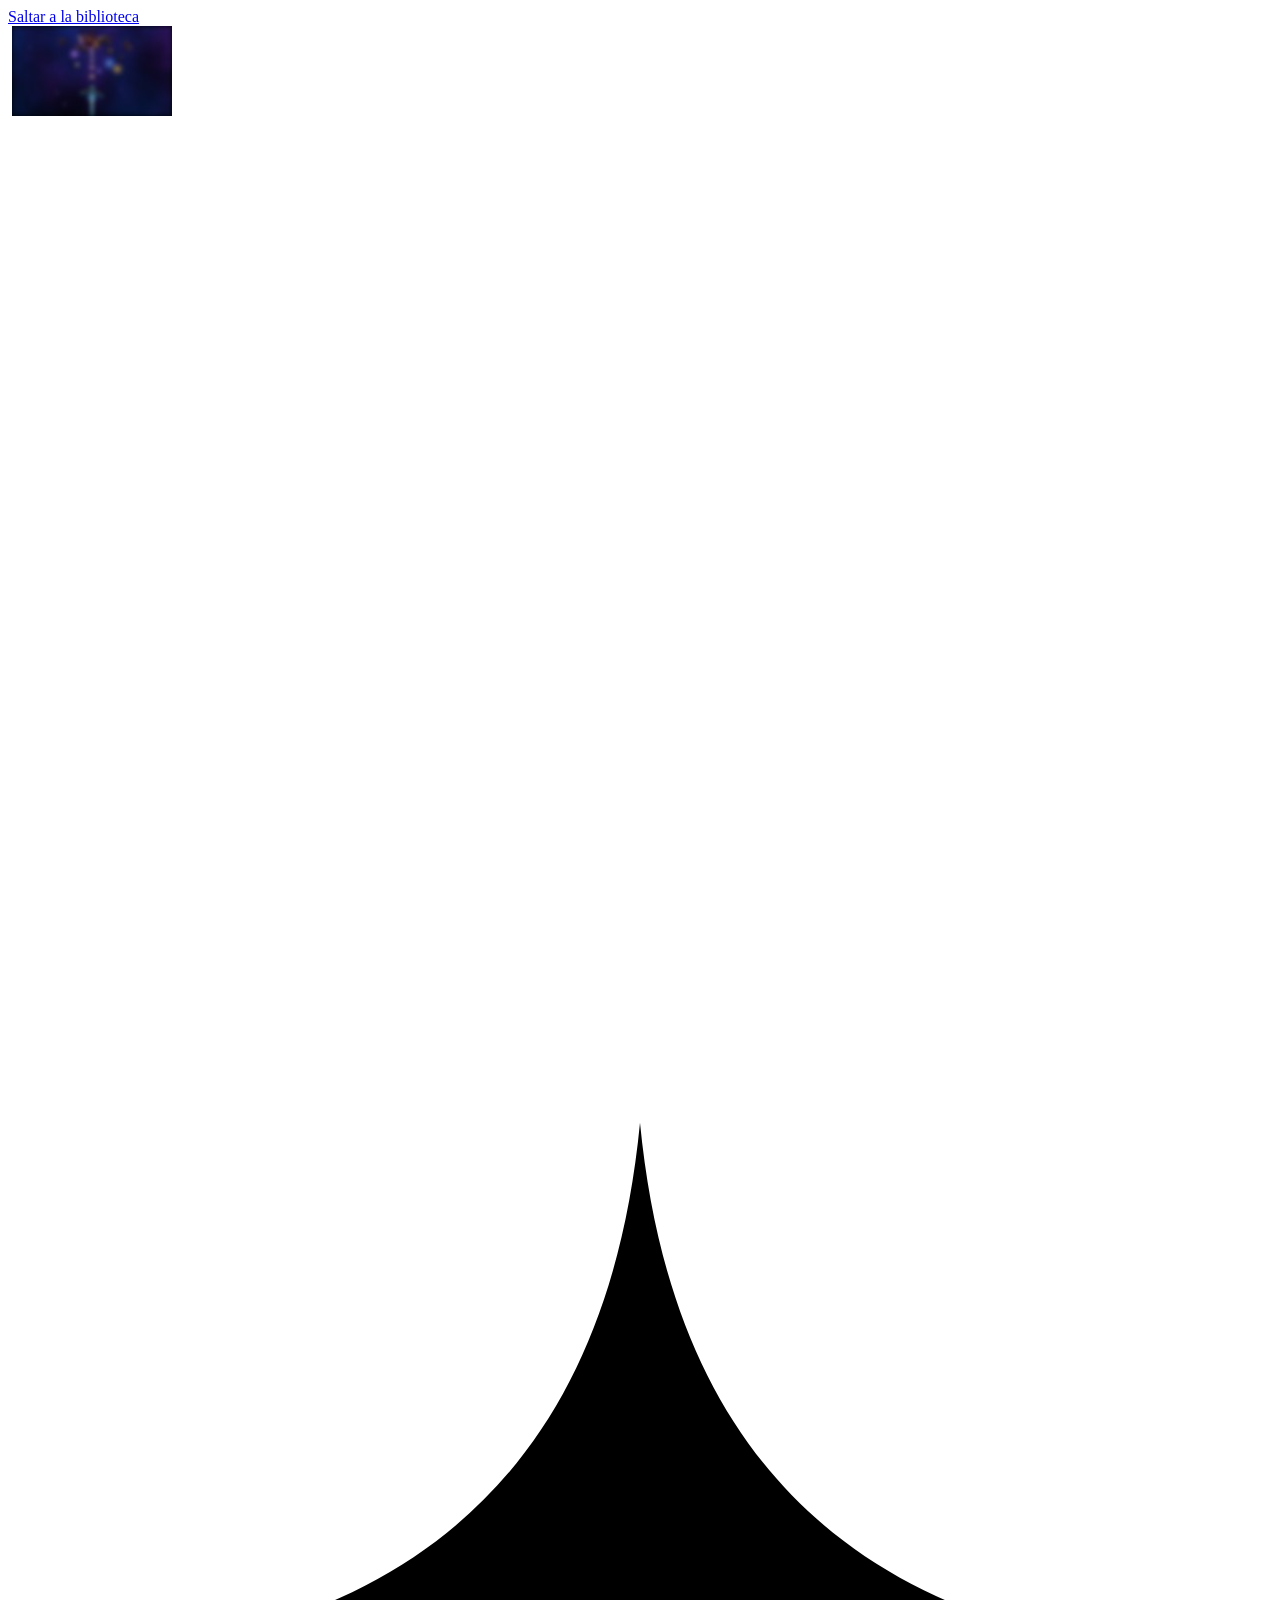
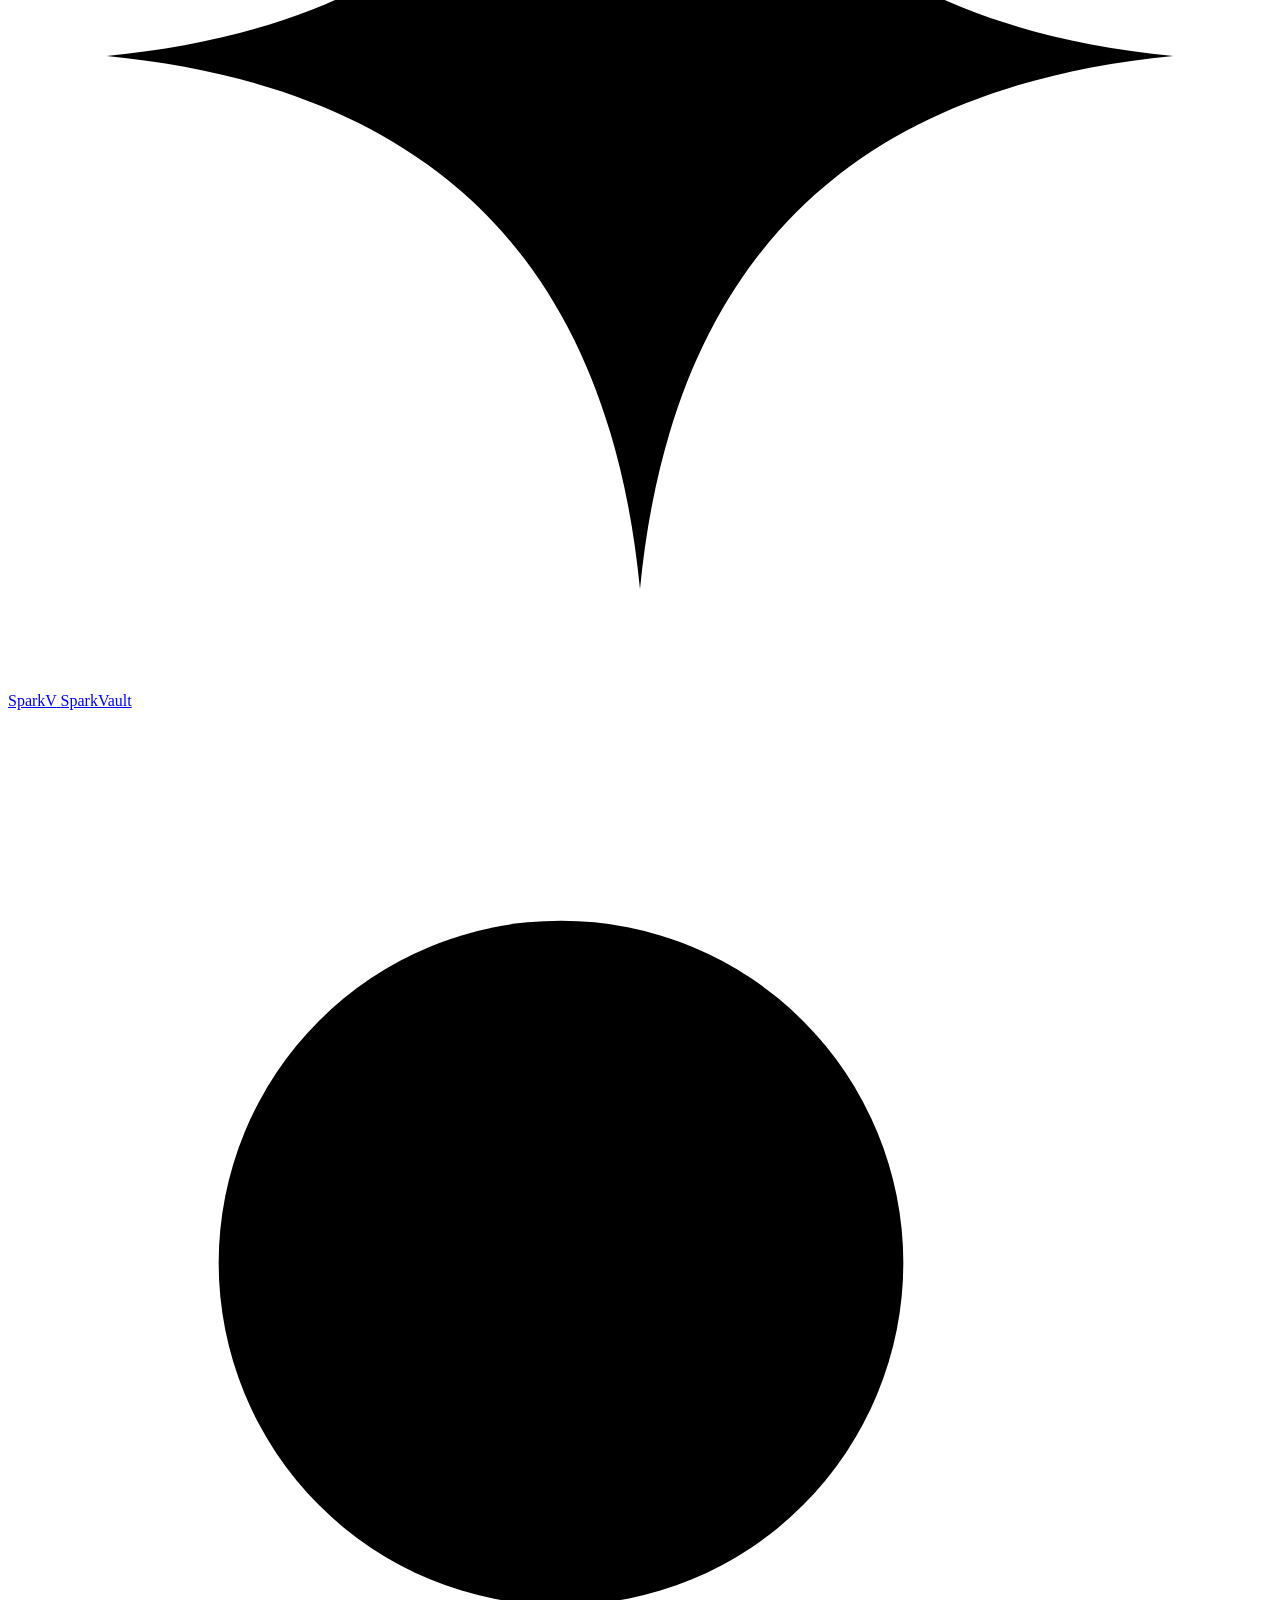
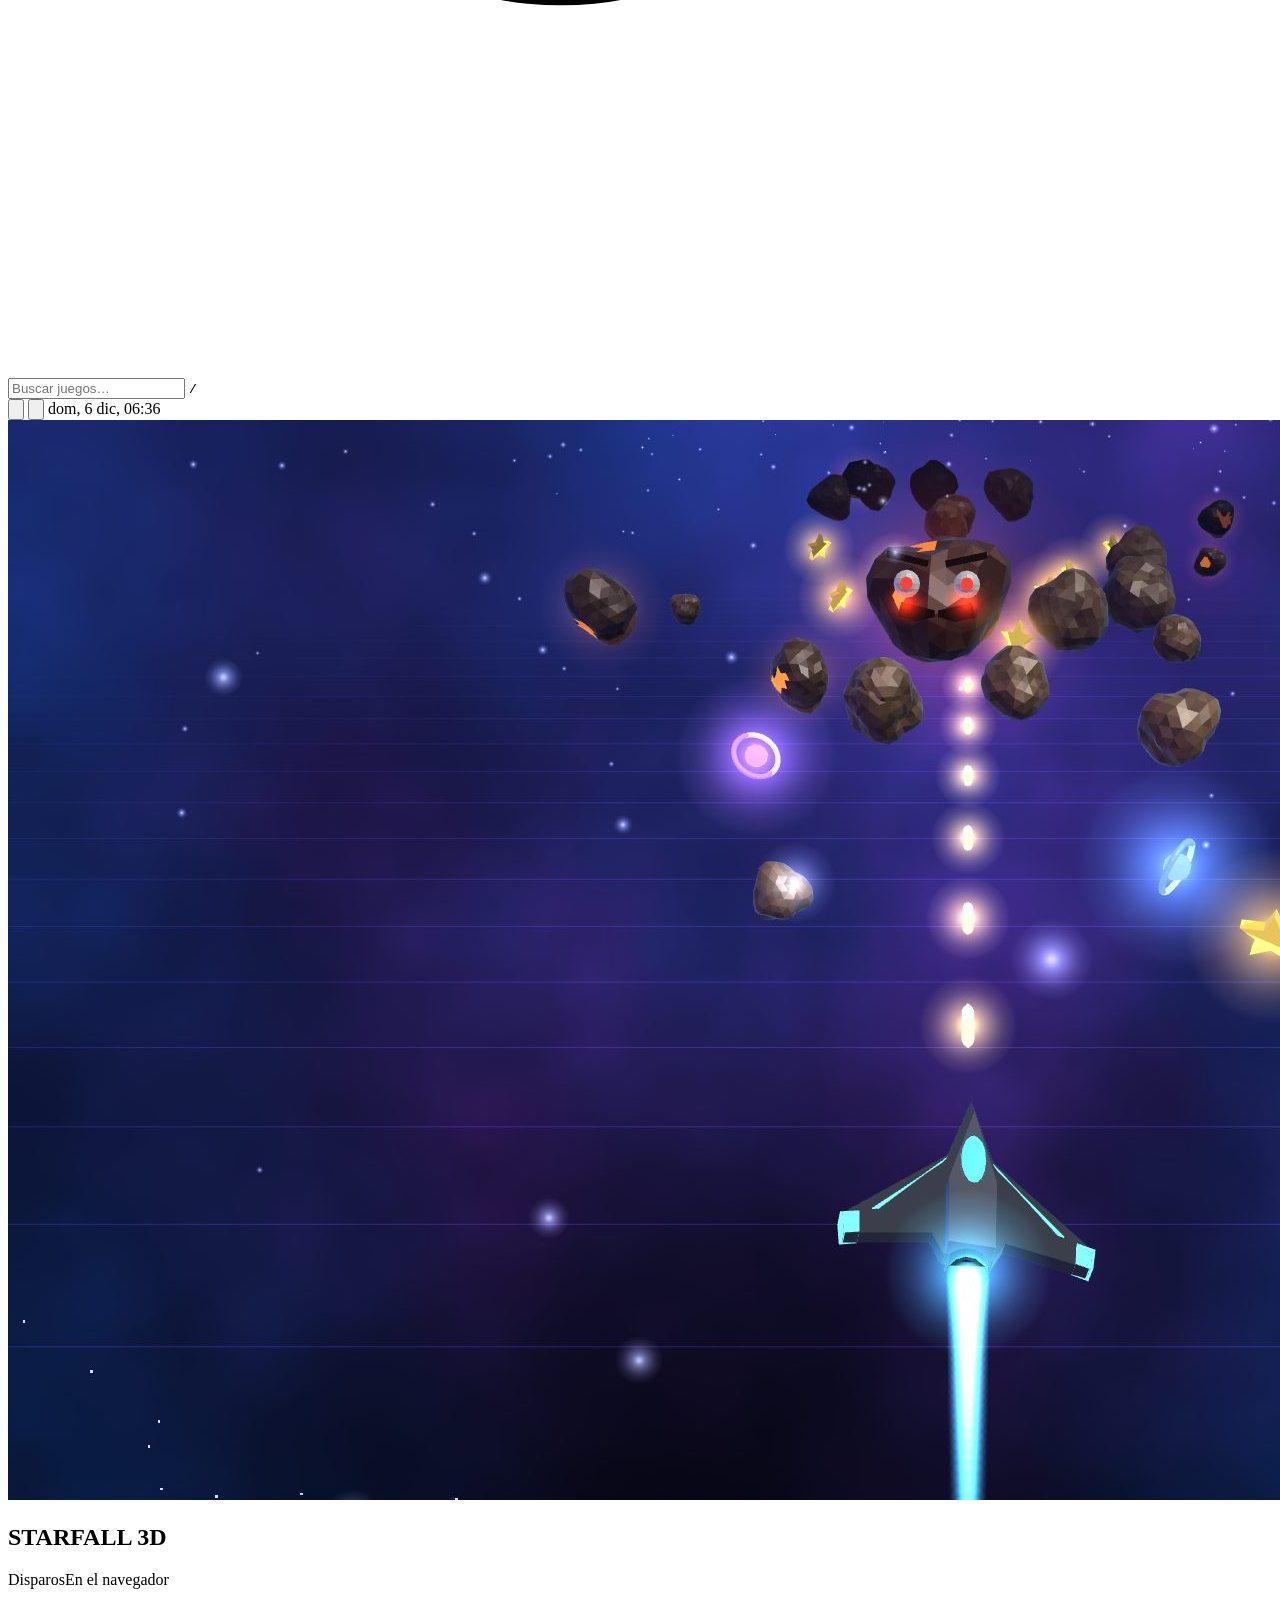
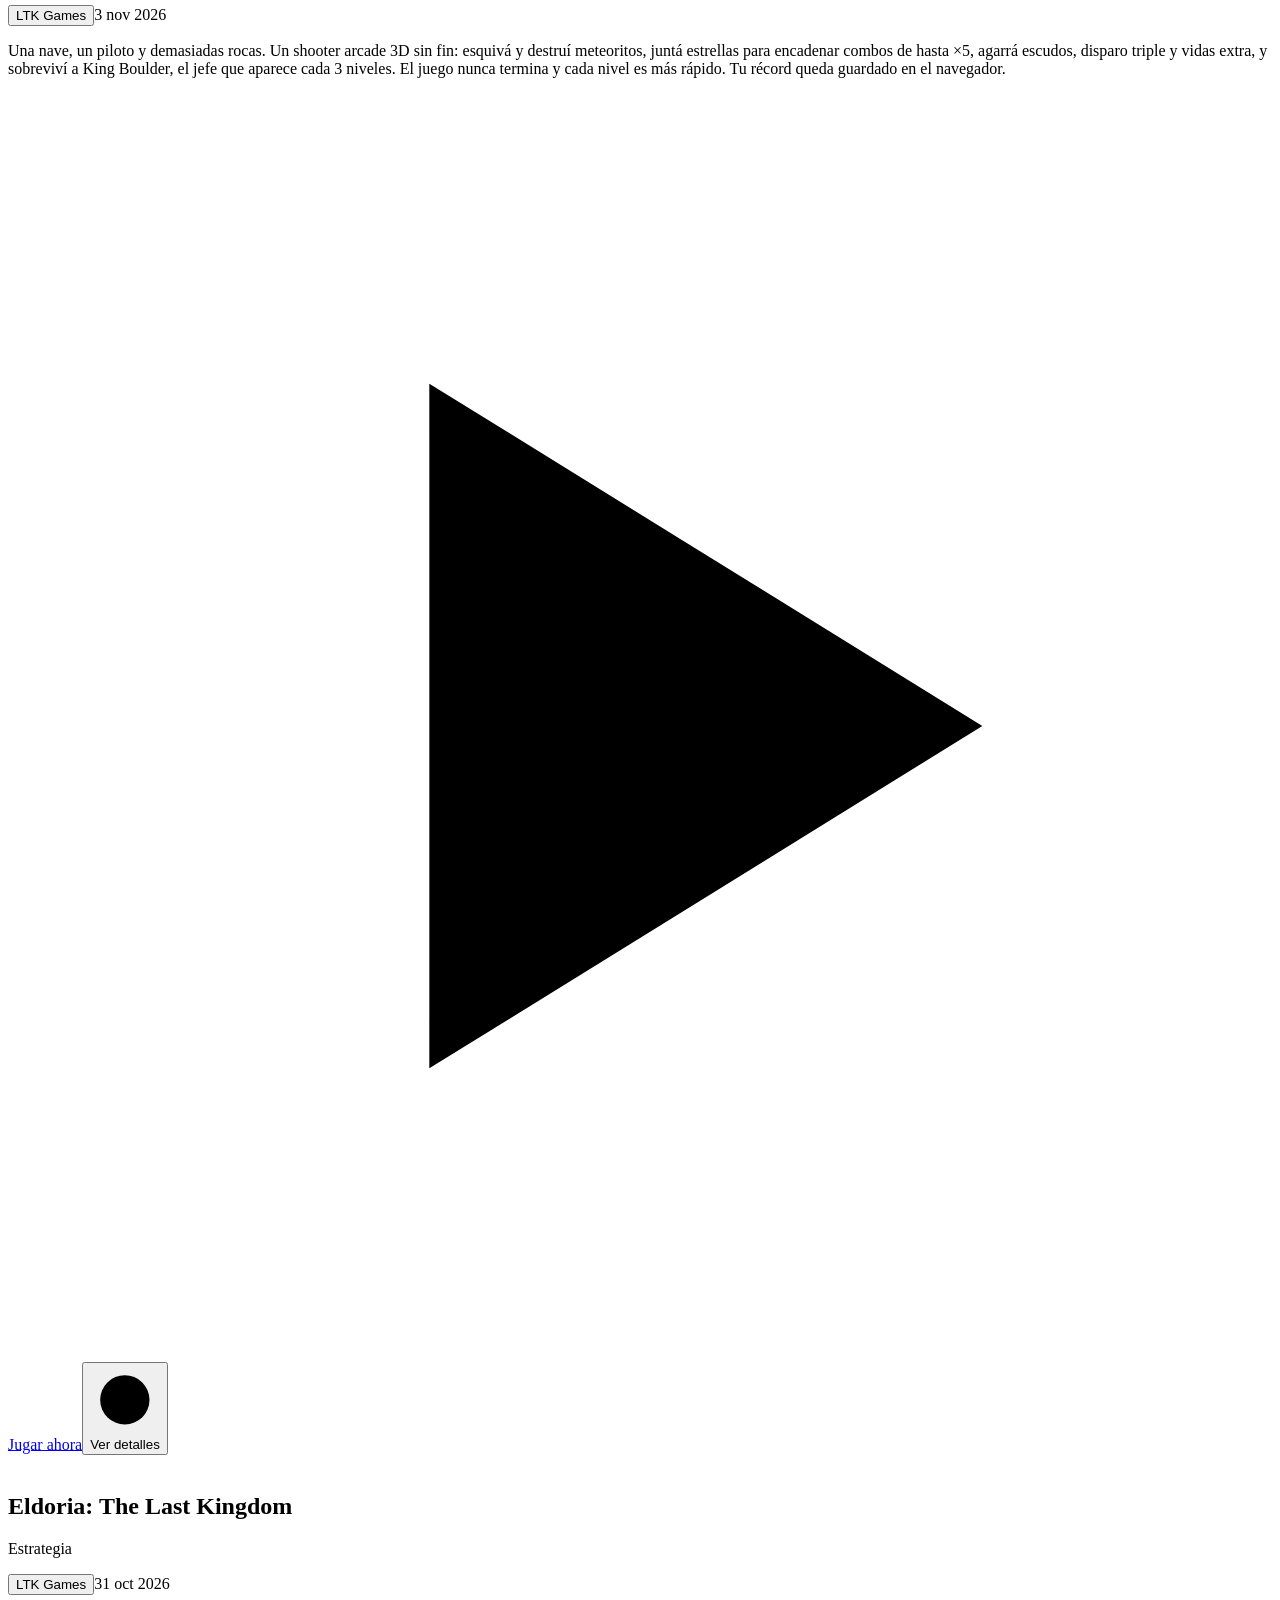
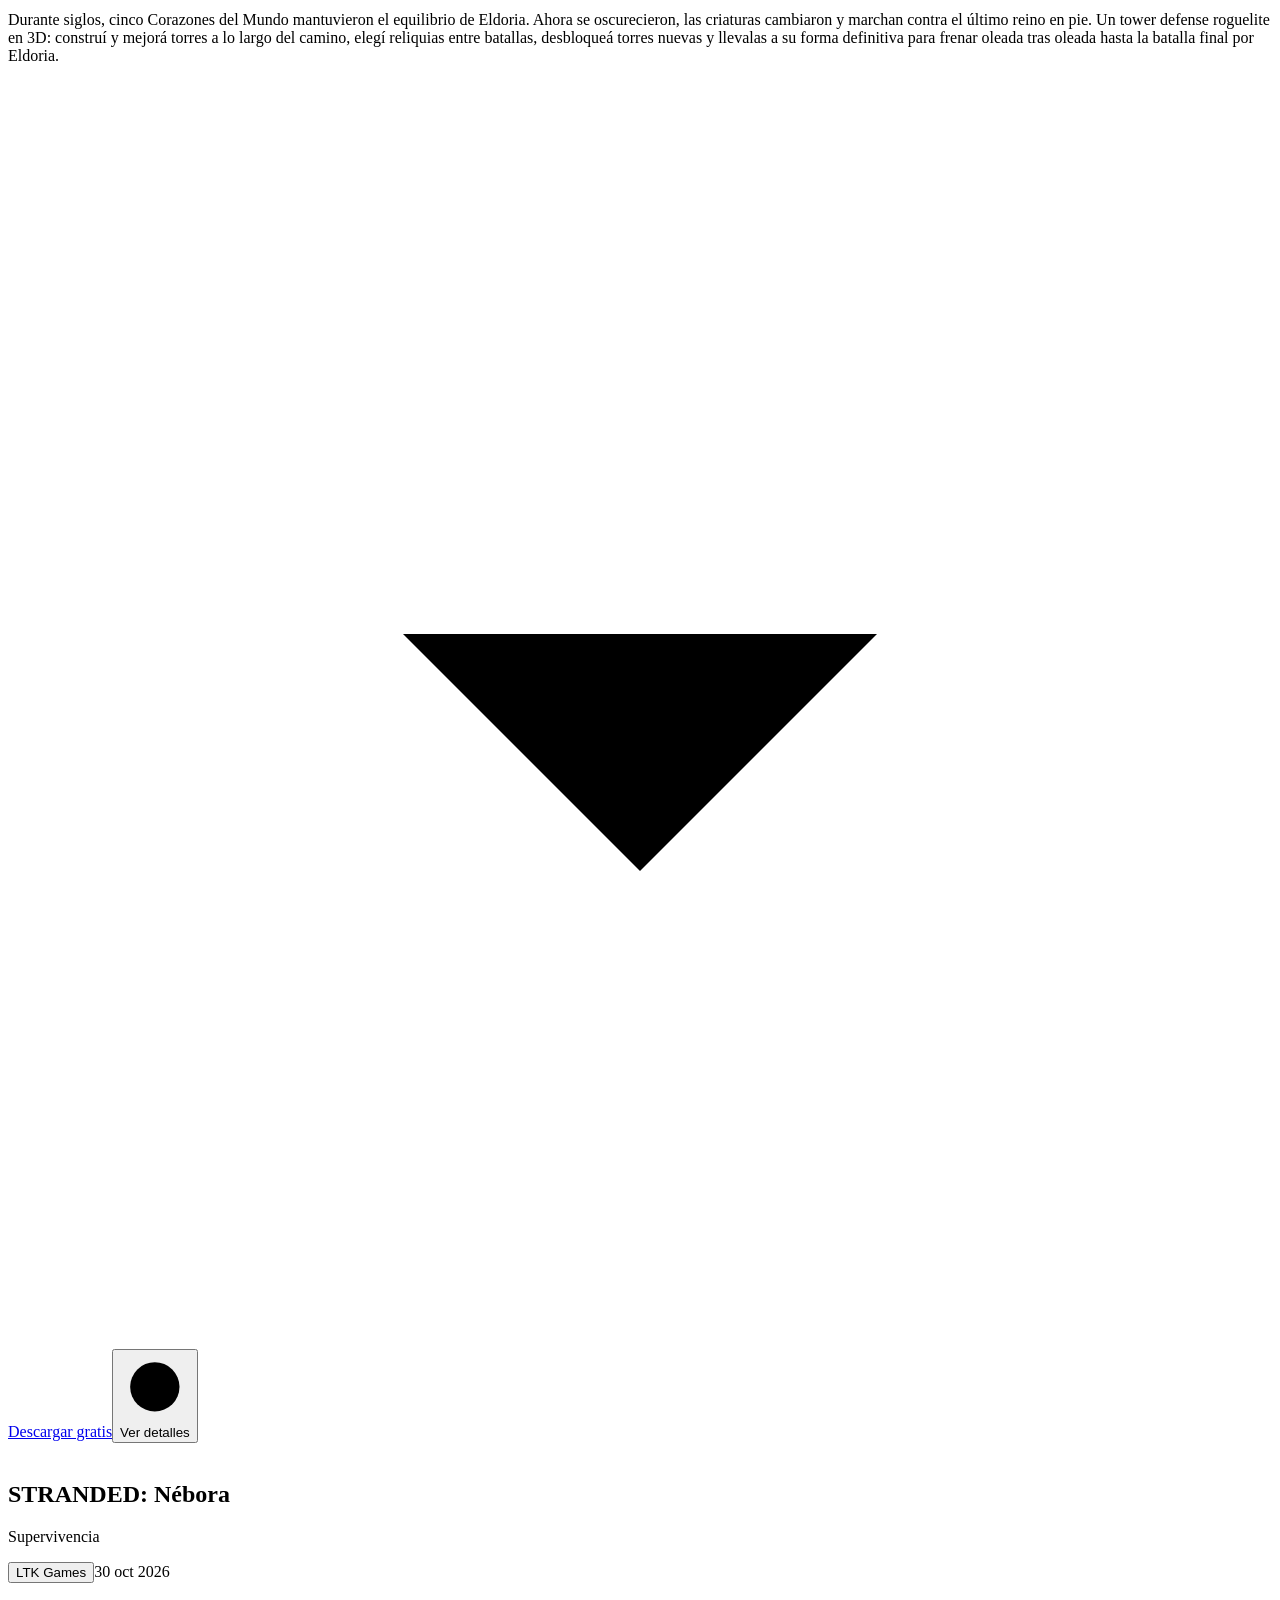
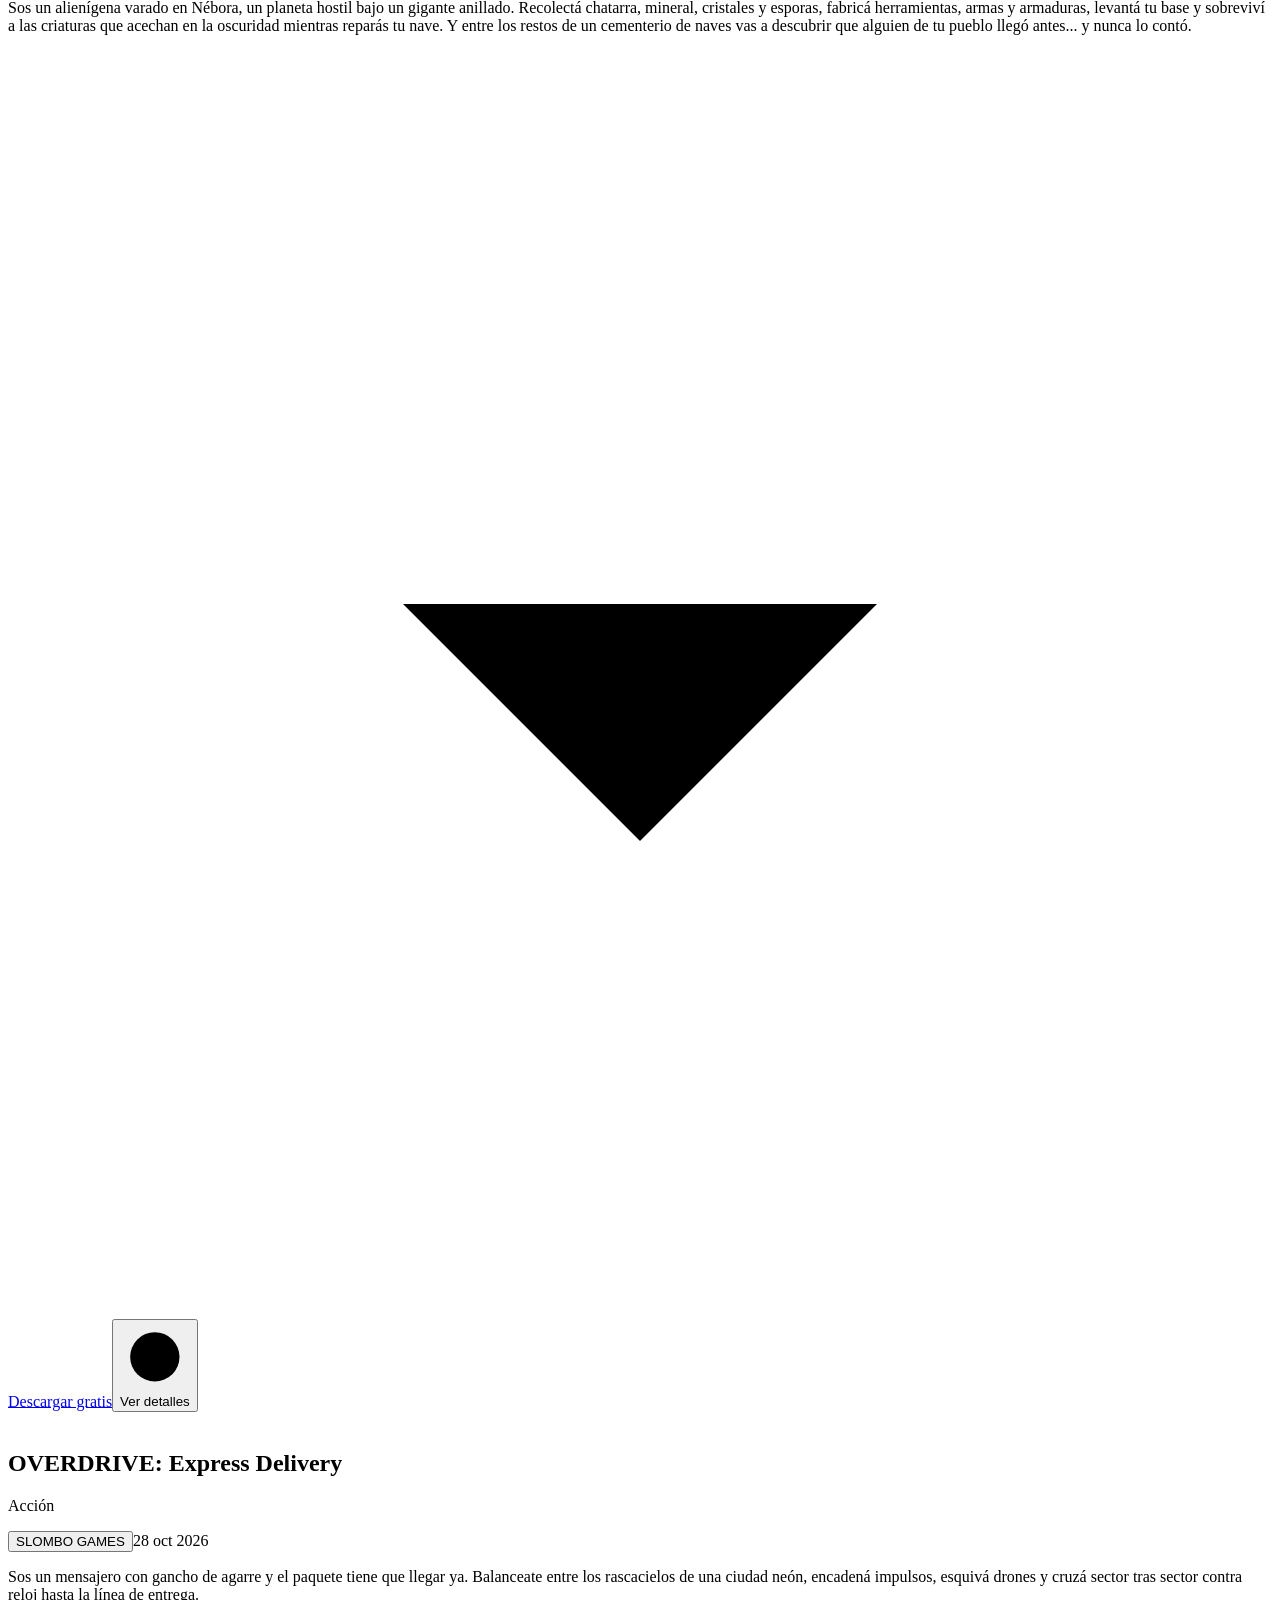
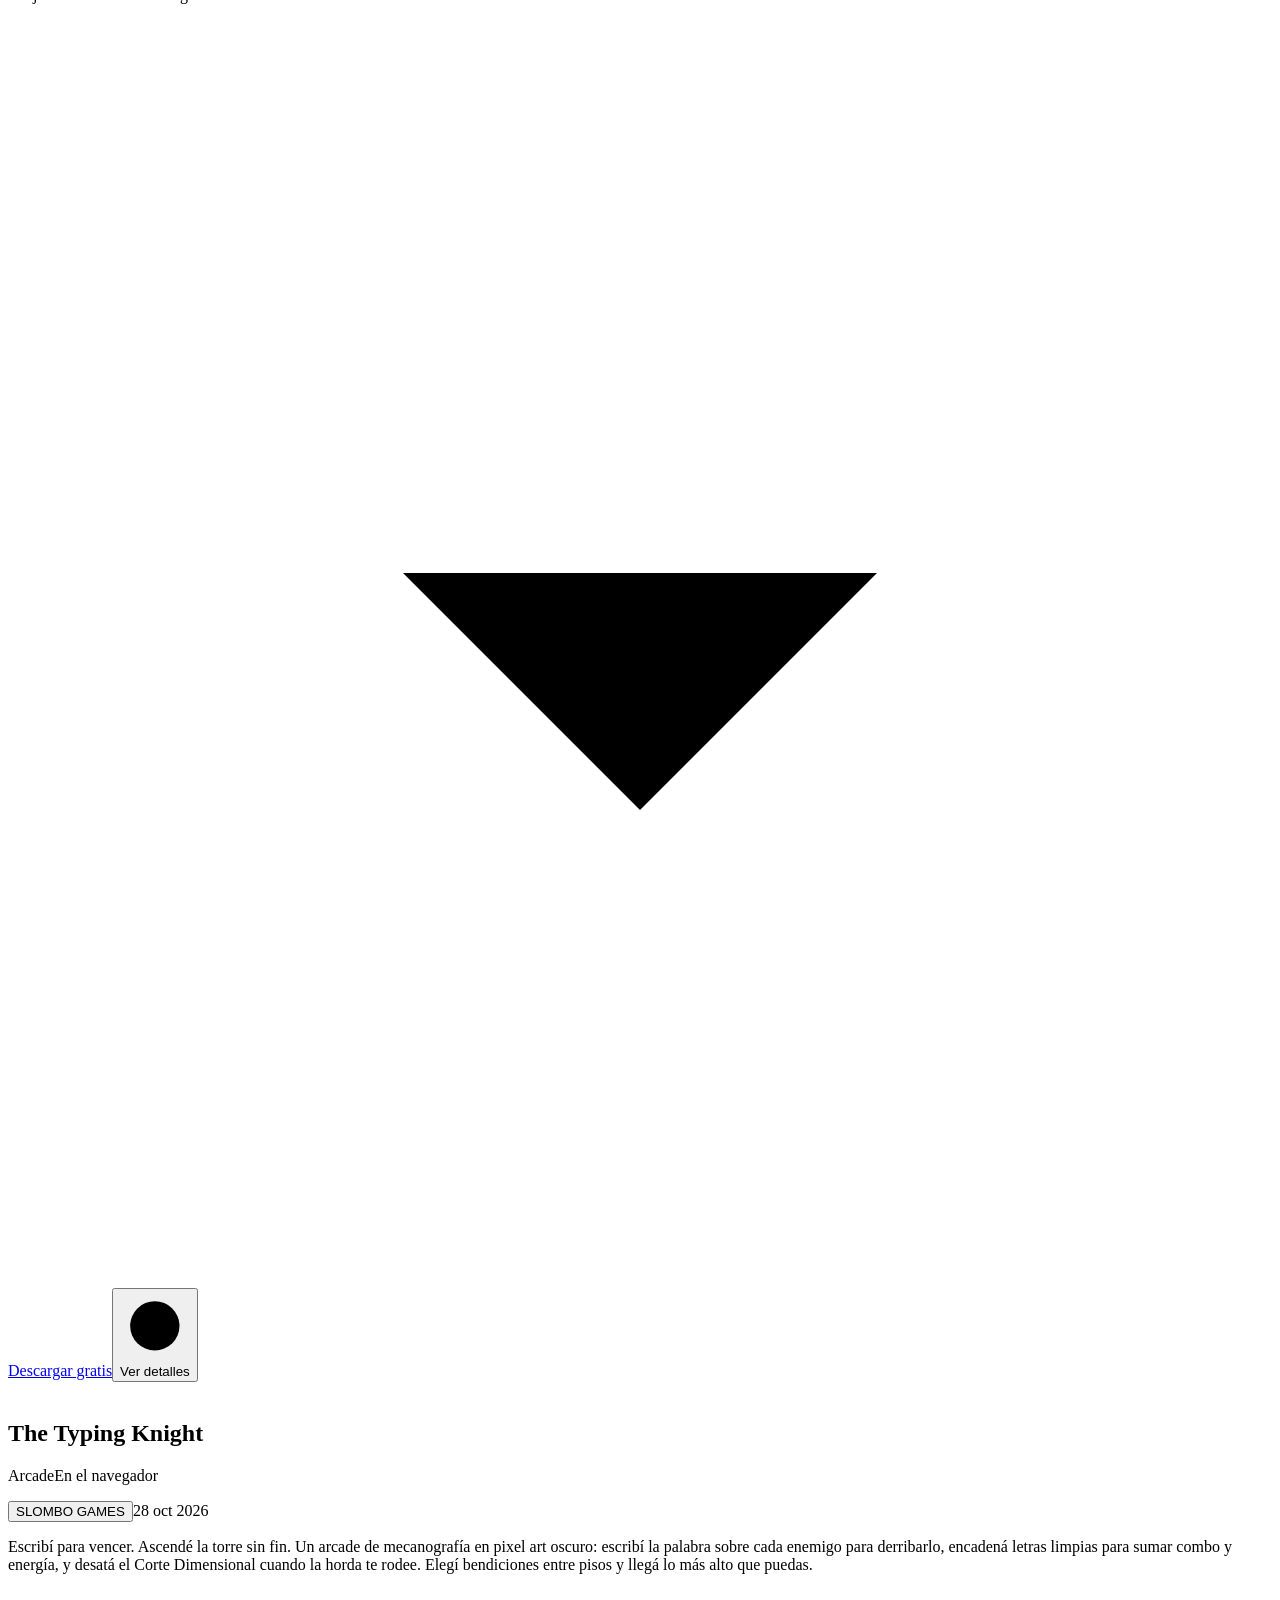
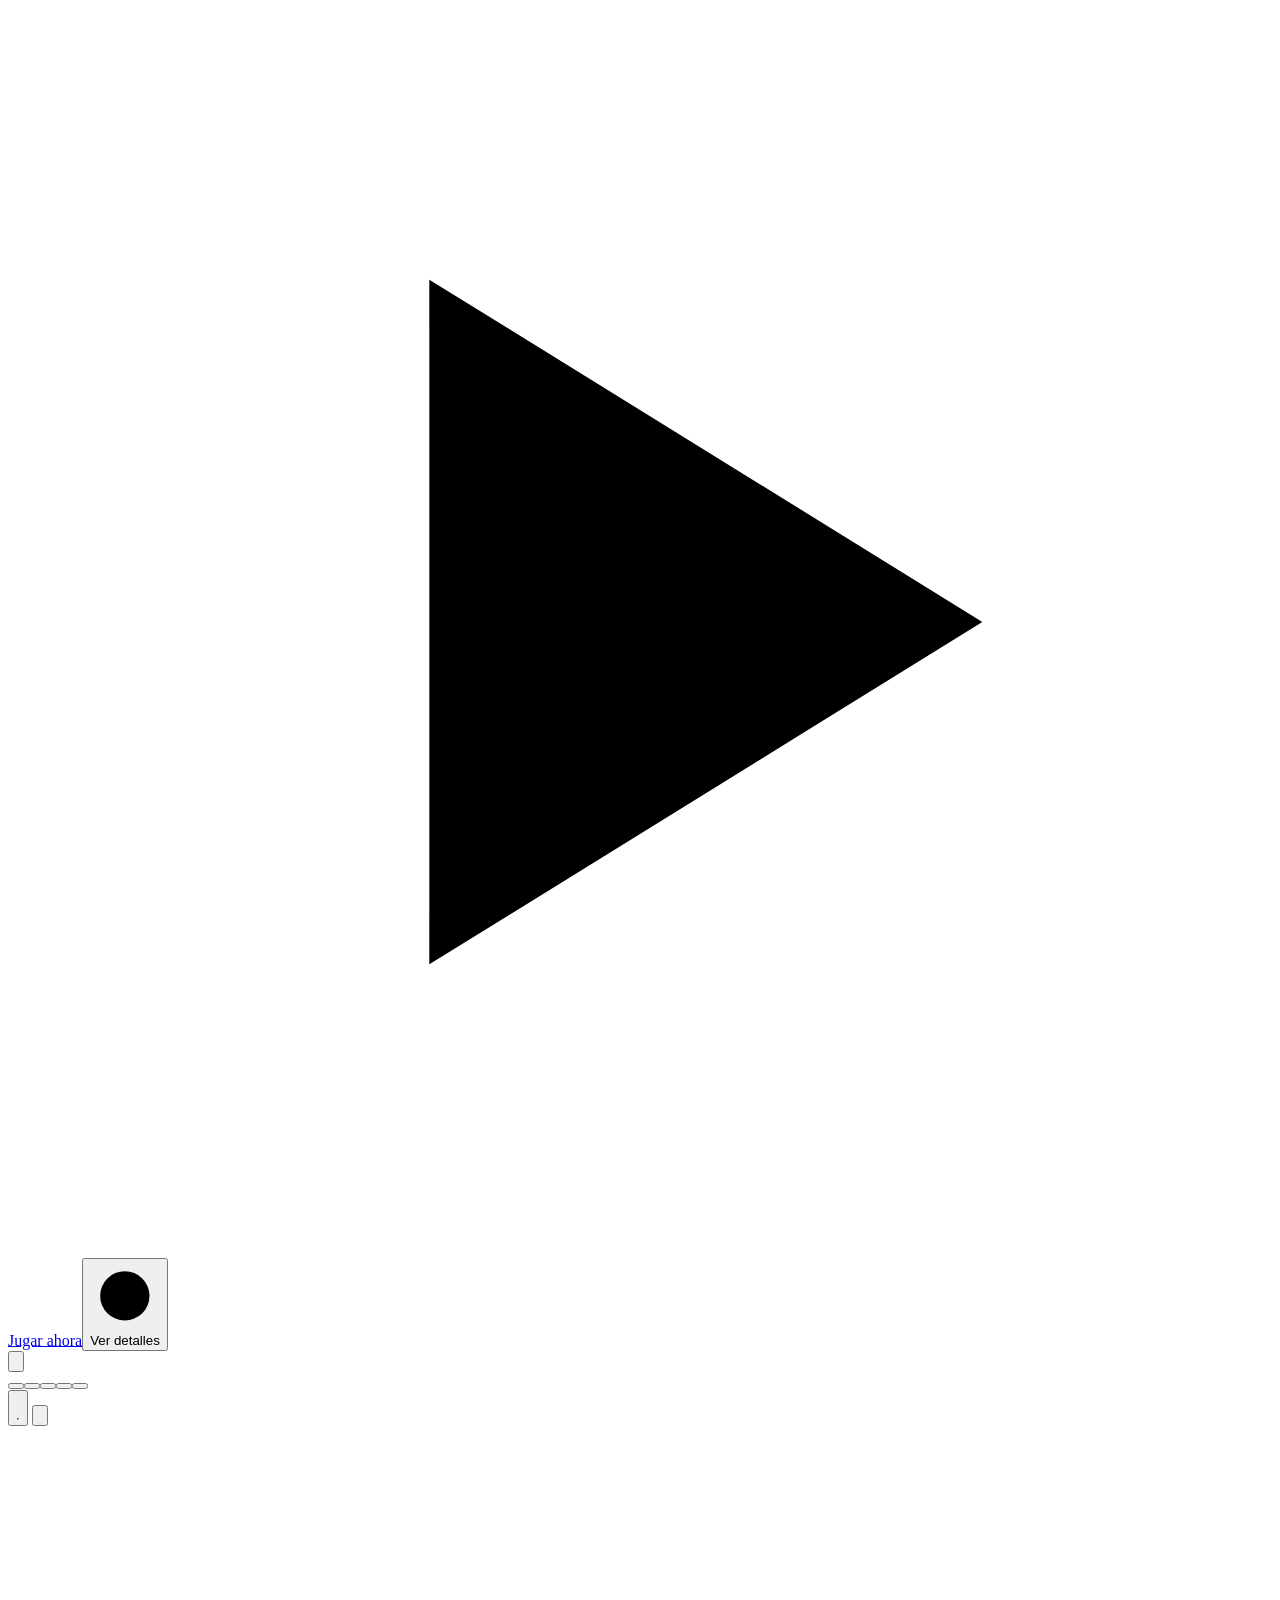
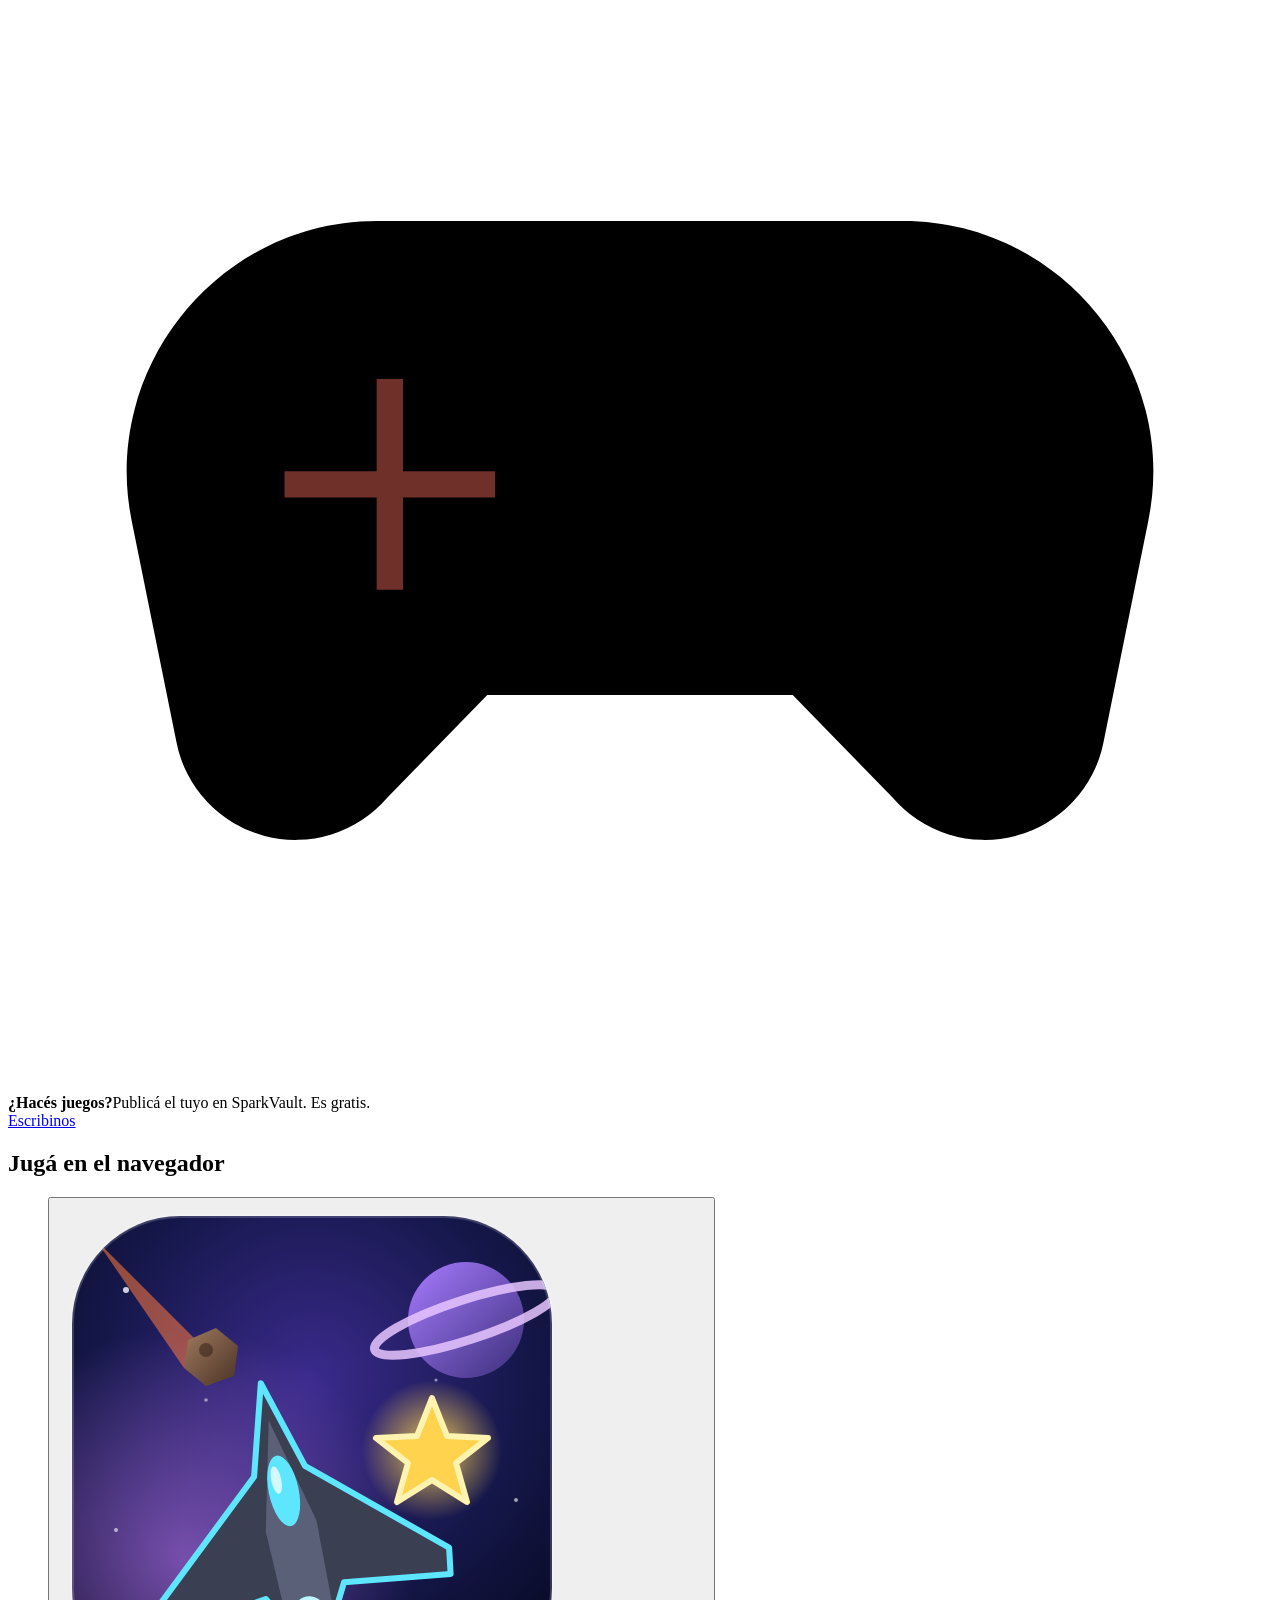
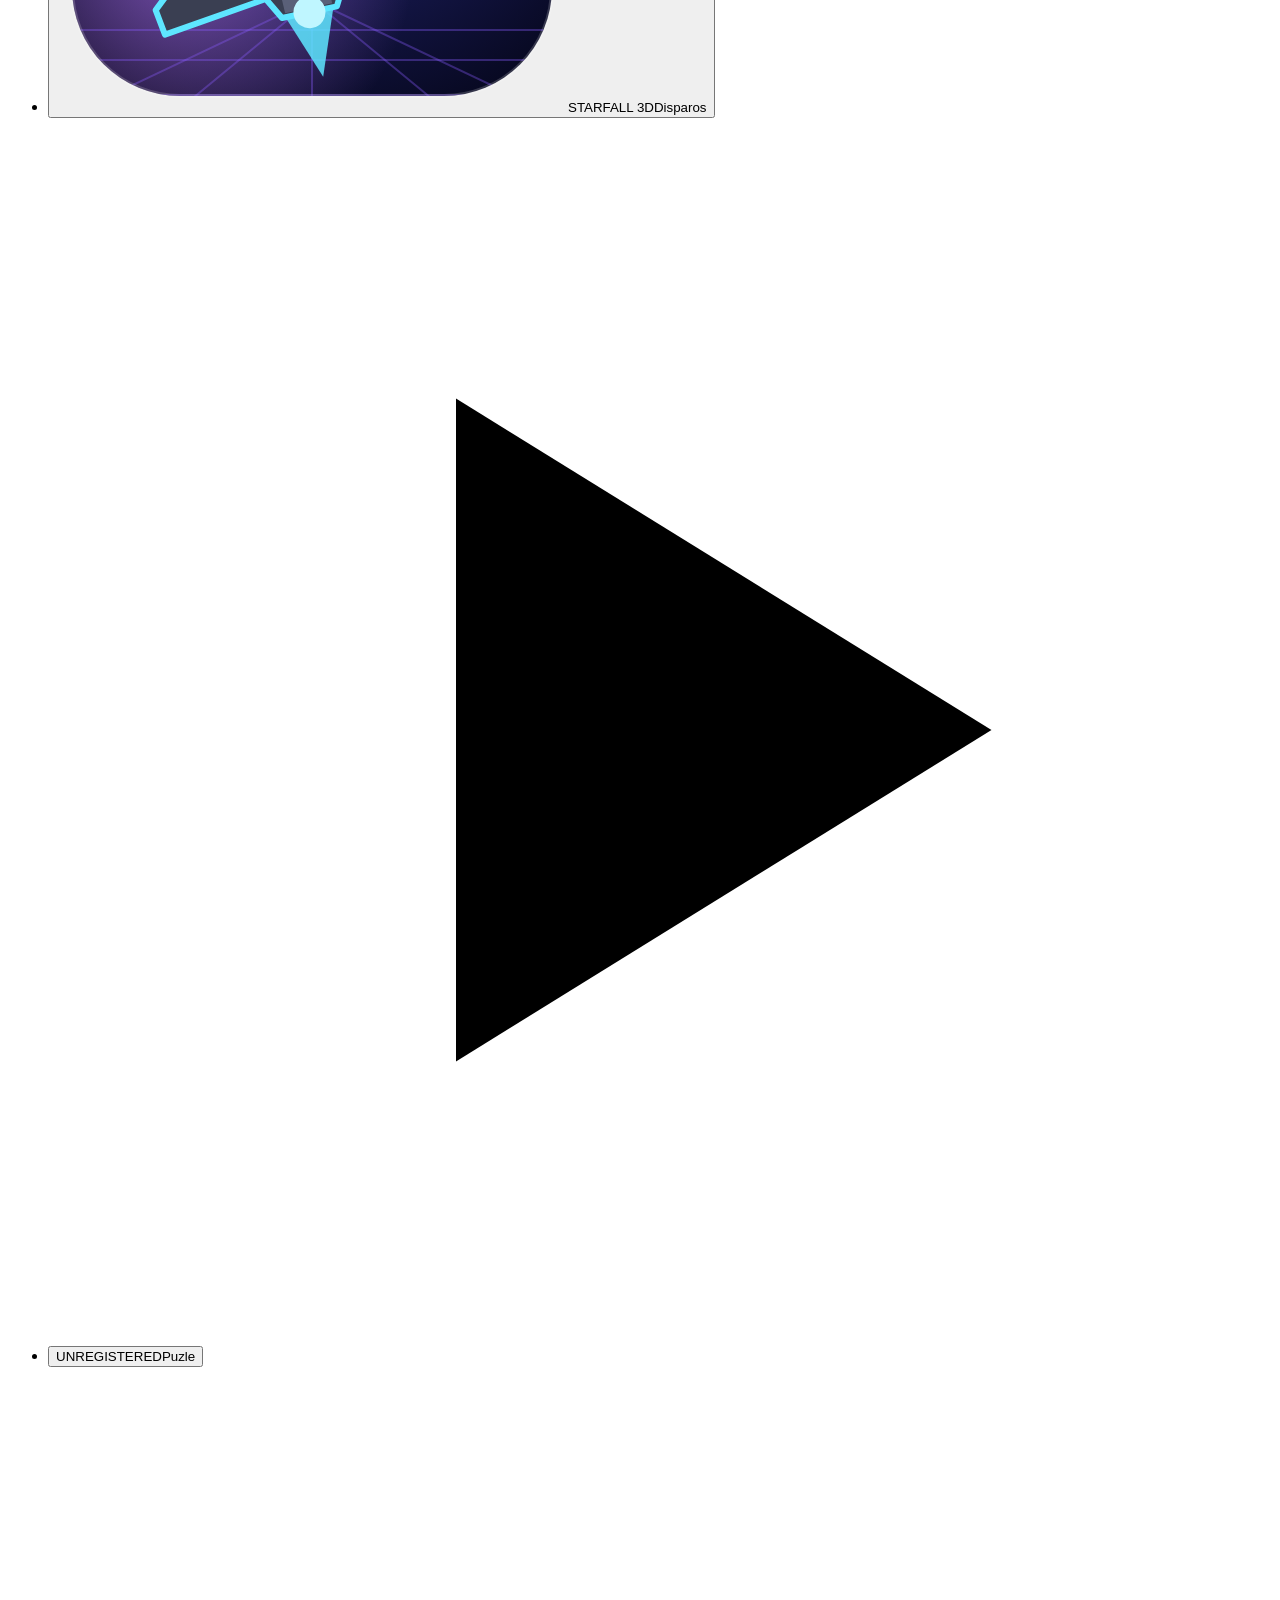
==== juego/bossrush-eclipse/index.html @ 1d40930b "Give each game its own shareable, indexable page build-pages.mjs generates juego/<id>/ from games.js" ====
<!doctype html>
<html lang="es">
<head>
  <meta charset="utf-8">
  <meta name="viewport" content="width=device-width, initial-scale=1, viewport-fit=cover">
  <!-- seo:start: generated by build-pages.mjs from games.json; edit index.html, not this file. -->
  <base href="../../">
  <title>Boss Rush: La Torre del Eclipse · Juego gratis · SparkVault</title>
  <meta name="description" content="El eclipse cubrió el cielo y la Torre despertó. Un boss rush de plataformas donde subís piso por piso peleando cuerpo a cuerpo contra los guardianes de la…">
  <link rel="canonical" href="https://slombodev.github.io/sparkvault/juego/bossrush-eclipse/">
  <meta property="og:type" content="website">
  <meta property="og:site_name" content="SparkVault">
  <meta property="og:title" content="Boss Rush: La Torre del Eclipse">
  <meta property="og:description" content="El eclipse cubrió el cielo y la Torre despertó. Un boss rush de plataformas donde subís piso por piso peleando cuerpo a cuerpo contra los guardianes de la…">
  <meta property="og:url" content="https://slombodev.github.io/sparkvault/juego/bossrush-eclipse/">
  <meta property="og:image" content="https://slombodev.github.io/sparkvault/games/bossrush-eclipse/background.jpg">
  <meta property="og:image:alt" content="Boss Rush: La Torre del Eclipse">
  <meta property="og:locale" content="es_LA">
  <meta name="twitter:card" content="summary_large_image">
  <meta name="twitter:image" content="https://slombodev.github.io/sparkvault/games/bossrush-eclipse/background.jpg">
  <script type="application/ld+json">{"@context":"https://schema.org","@type":"VideoGame","name":"Boss Rush: La Torre del Eclipse","description":"El eclipse cubrió el cielo y la Torre despertó. Un boss rush de plataformas donde subís piso por piso peleando cuerpo a cuerpo contra los guardianes de la Torre del Eclipse. Aprendé los patrones de cada jefe, esquivá con el dash, devolvé sus golpes con el parry y no te detengas hasta llegar a la cima.","url":"https://slombodev.github.io/sparkvault/juego/bossrush-eclipse/","image":"https://slombodev.github.io/sparkvault/games/bossrush-eclipse/background.jpg","genre":"Action","gamePlatform":"Windows (.zip)","datePublished":"2026-10-25","author":{"@type":"Organization","name":"LTK Games","url":"https://www.tiktok.com/@ltkgamesdev"},"publisher":{"@type":"Organization","name":"LTK Games","url":"https://www.tiktok.com/@ltkgamesdev"},"offers":{"@type":"Offer","price":"0","priceCurrency":"USD","availability":"https://schema.org/InStock","url":"https://slombodev.github.io/sparkvault/juego/bossrush-eclipse/"}}</script>
  <!-- seo:end -->
  <meta name="theme-color" content="#07090f">
  <link rel="icon" href="favicon.svg" type="image/svg+xml">
  <link rel="apple-touch-icon" href="apple-touch-icon.png">

  <link rel="preconnect" href="https://fonts.googleapis.com">
  <link rel="preconnect" href="https://fonts.gstatic.com" crossorigin>
  <link href="https://fonts.googleapis.com/css2?family=Plus+Jakarta+Sans:wght@400;500;600;700;800&display=swap" rel="stylesheet">
  <link rel="stylesheet" href="styles.css">
</head>
<body>
  <!-- Shared gradient for the glossy category icons -->
  <svg width="0" height="0" aria-hidden="true" focusable="false" style="position:absolute">
    <defs>
      <linearGradient id="gloss" x1="0" y1="0" x2="0" y2="1">
        <stop offset="0" stop-color="#ffffff"/>
        <stop offset=".48" stop-color="#dfe9f7"/>
        <stop offset=".52" stop-color="#a9bdd8"/>
        <stop offset="1" stop-color="#eef4ff"/>
      </linearGradient>
    </defs>
  </svg>

  <a class="skip" href="#library">Saltar a la biblioteca</a>

  <!-- Fondo dinámico: el arte del juego seleccionado + las ondas XMB -->
  <div class="backdrop" id="backdrop" aria-hidden="true">
    <img class="bd-layer" alt="" decoding="async">
    <img class="bd-layer" alt="" decoding="async">
  </div>
  <canvas id="bg" aria-hidden="true"></canvas>

  <div id="app">
    <header class="topbar" id="topbar">
      <a class="brand" href="#top" id="brand" aria-label="SparkVault, inicio">
        <span class="brand-mark" aria-hidden="true"><svg viewBox="0 0 64 64"><path d="M32 5C33.6 21.5 42.5 30.4 59 32C42.5 33.6 33.6 42.5 32 59C30.4 42.5 21.5 33.6 5 32C21.5 30.4 30.4 21.5 32 5Z"/></svg>SparkV</span>
        <span class="brand-name">SparkVault</span>
      </a>

      <div class="search" id="search">
        <div class="search-box" id="search-box">
          <svg class="search-ico" viewBox="0 0 24 24" aria-hidden="true"><circle cx="10.5" cy="10.5" r="6.5"/><path d="M15.5 15.5L21 21"/></svg>
          <input id="search-input" type="search" placeholder="Buscar juegos…" aria-label="Buscar juegos" autocomplete="off" spellcheck="false" role="combobox" aria-controls="search-results" aria-expanded="false" aria-autocomplete="list">
          <kbd class="search-key" aria-hidden="true">/</kbd>
          <ul class="search-results" id="search-results" role="listbox" aria-label="Resultados" hidden></ul>
        </div>
      </div>

      <div class="status">
        <button id="search-btn" class="icon-btn search-toggle" type="button" aria-label="Buscar juegos" aria-expanded="false" aria-controls="search-box">
          <svg viewBox="0 0 24 24" aria-hidden="true"><circle cx="10.5" cy="10.5" r="6.5"/><path d="M15.5 15.5L21 21"/></svg>
        </button>
        <button id="mute" class="icon-btn" type="button" aria-pressed="false" aria-label="Silenciar sonidos">
          <svg viewBox="0 0 24 24" aria-hidden="true"><path class="spk" d="M4 9h4l5-4v14l-5-4H4z"/><path class="wave" d="M16 8.5a5 5 0 0 1 0 7M18.5 6a8.5 8.5 0 0 1 0 12"/><path class="x" d="M16 9l6 6M22 9l-6 6"/></svg>
        </button>
        <time id="clock" class="clock"></time>
      </div>
    </header>

    <main id="top">
      <div class="home-top">
        <section class="hero" id="hero" aria-roledescription="carrusel" aria-label="Juegos destacados">
          <div class="hero-slides" id="hero-slides"></div>
          <div class="hero-controls" id="hero-controls" hidden>
            <button class="round-btn" id="hero-prev" type="button" aria-label="Juego anterior">
              <svg viewBox="0 0 24 24" aria-hidden="true"><path d="M15 5l-7 7 7 7"/></svg>
            </button>
            <div class="hero-dots" id="hero-dots"></div>
            <button class="round-btn" id="hero-pause" type="button" aria-pressed="false" aria-label="Pausar el carrusel">
              <svg class="i-pause" viewBox="0 0 24 24" aria-hidden="true"><path d="M9 6v12M15 6v12"/></svg>
              <svg class="i-play" viewBox="0 0 24 24" aria-hidden="true"><path d="M8 5.5v13l10.5-6.5z"/></svg>
            </button>
            <button class="round-btn" id="hero-next" type="button" aria-label="Juego siguiente">
              <svg viewBox="0 0 24 24" aria-hidden="true"><path d="M9 5l7 7-7 7"/></svg>
            </button>
          </div>
        </section>

        <aside class="side" aria-label="Destacados y anuncios" data-reveal="2">
          <div class="ad" id="ad-hero"></div>
          <section class="glass side-panel" id="web-panel" aria-labelledby="web-title" hidden>
            <h2 class="side-title" id="web-title">Jugá en el navegador</h2>
            <ul class="mini-list" id="web-list"></ul>
            <button class="side-more" id="web-more" type="button">Ver todos los juegos web</button>
          </section>
        </aside>
      </div>

      <section class="library" id="library" aria-labelledby="lib-title" tabindex="-1">
        <div class="lib-head" data-reveal>
          <h2 id="lib-title">Biblioteca</h2>
          <p class="lib-count" id="lib-count"></p>
          <a class="lib-link" id="lib-link" target="_blank" rel="noopener noreferrer" hidden></a>
        </div>
        <div class="cats" id="cats" role="tablist" aria-label="Categorías" data-reveal="2"></div>
        <ul class="grid" id="items" role="tabpanel" aria-label="Juegos"></ul>
        <div class="state" id="state" hidden></div>
      </section>
    </main>

    <footer class="site-foot">
      <div class="foot-row" data-reveal>
        <nav class="legal-links" aria-label="Legal">
          <span>© 2026 SparkV</span>
          <a href="legal.html#terms">Términos</a>
          <a href="legal.html#privacy">Privacidad</a>
          <a href="legal.html#refunds">Reembolsos</a>
          <a href="legal.html#contact">Contacto</a>
        </nav>
        <div class="hints" aria-hidden="true">
          <span><kbd>/</kbd> Buscar</span>
          <span><kbd>←</kbd><kbd>→</kbd><kbd>↑</kbd><kbd>↓</kbd> Navegar</span>
          <span><kbd>Enter</kbd> Abrir</span>
          <span><kbd>Esc</kbd> Volver</span>
        </div>
      </div>
      <p class="foot-word" aria-hidden="true">SparkVault</p>
    </footer>
  </div>

  <section id="detail" class="detail" role="dialog" aria-modal="true" aria-labelledby="d-title" inert>
    <img class="d-bg" id="d-bg" alt="">
    <div class="d-shade"></div>
    <div class="d-body" id="d-body">
      <div class="d-top">
        <button class="round-btn" id="d-back" type="button" aria-label="Volver a la biblioteca">
          <svg viewBox="0 0 24 24" aria-hidden="true"><path d="M15 5l-7 7 7 7"/></svg>
        </button>
        <button class="round-btn" id="d-share" type="button" aria-label="Compartir este juego">
          <svg viewBox="0 0 24 24" aria-hidden="true"><path d="M12 15V4M7.5 8.5L12 4l4.5 4.5M5 13v6a1 1 0 0 0 1 1h12a1 1 0 0 0 1-1v-6"/></svg>
        </button>
      </div>

      <div class="d-grid">
        <div class="d-main">
          <div class="d-head">
            <h1 class="d-title" id="d-title">Boss Rush: La Torre del Eclipse</h1>
            <div class="meta-row">
              <p class="chips" id="d-chips"></p>
              <p class="d-dev" id="d-dev"></p>
            </div>
            <div class="d-actions">
              <div id="d-cta"></div>
              <span class="d-price" id="d-price"></span>
              <span class="dl-count" id="d-dl" data-dl="" hidden></span>
            </div>
            <p class="d-note" id="d-note"></p>
            <p class="d-warn" id="d-warn" hidden></p>
          </div>

          <section class="glass d-panel">
            <h2>Sinopsis</h2>
            <p class="d-desc" id="d-desc"></p>
          </section>

          <section class="d-media" id="d-shots-wrap" hidden>
            <h2>Capturas</h2>
            <ul class="shots" id="d-shots"></ul>
          </section>

          <section class="d-media" id="d-trailer-wrap" hidden>
            <h2>Tráiler</h2>
            <div class="trailer" id="d-trailer"></div>
          </section>
        </div>

        <aside class="d-side">
          <section class="glass d-panel d-card">
            <img class="d-cover" id="d-cover" alt="">
            <h2>Requisitos del sistema</h2>
            <dl class="d-reqs" id="d-reqs"></dl>
          </section>
          <div class="ad ad-small" id="ad-detail" hidden></div>
        </aside>
      </div>

      <section class="d-related" id="d-related-wrap" hidden>
        <h2>También te puede gustar</h2>
        <ul class="grid grid-related" id="d-related"></ul>
      </section>
    </div>
  </section>

  <dialog class="viewer" id="viewer" aria-label="Captura ampliada">
    <img id="viewer-img" alt="">
    <button class="round-btn v-close" id="viewer-close" type="button" aria-label="Cerrar">
      <svg viewBox="0 0 24 24" aria-hidden="true"><path d="M6 6l12 12M18 6L6 18"/></svg>
    </button>
    <button class="round-btn v-prev" id="viewer-prev" type="button" aria-label="Captura anterior">
      <svg viewBox="0 0 24 24" aria-hidden="true"><path d="M15 5l-7 7 7 7"/></svg>
    </button>
    <button class="round-btn v-next" id="viewer-next" type="button" aria-label="Captura siguiente">
      <svg viewBox="0 0 24 24" aria-hidden="true"><path d="M9 5l7 7-7 7"/></svg>
    </button>
    <p class="v-count" id="viewer-count"></p>
  </dialog>

  <div class="toast" id="toast" role="status" aria-live="polite"></div>
  <div class="sr-only" id="announcer" aria-live="polite"></div>

  <noscript><p class="noscript">SparkVault necesita JavaScript para cargar la biblioteca de juegos.</p></noscript>
  <script src="app.js"></script>
</body>
</html>
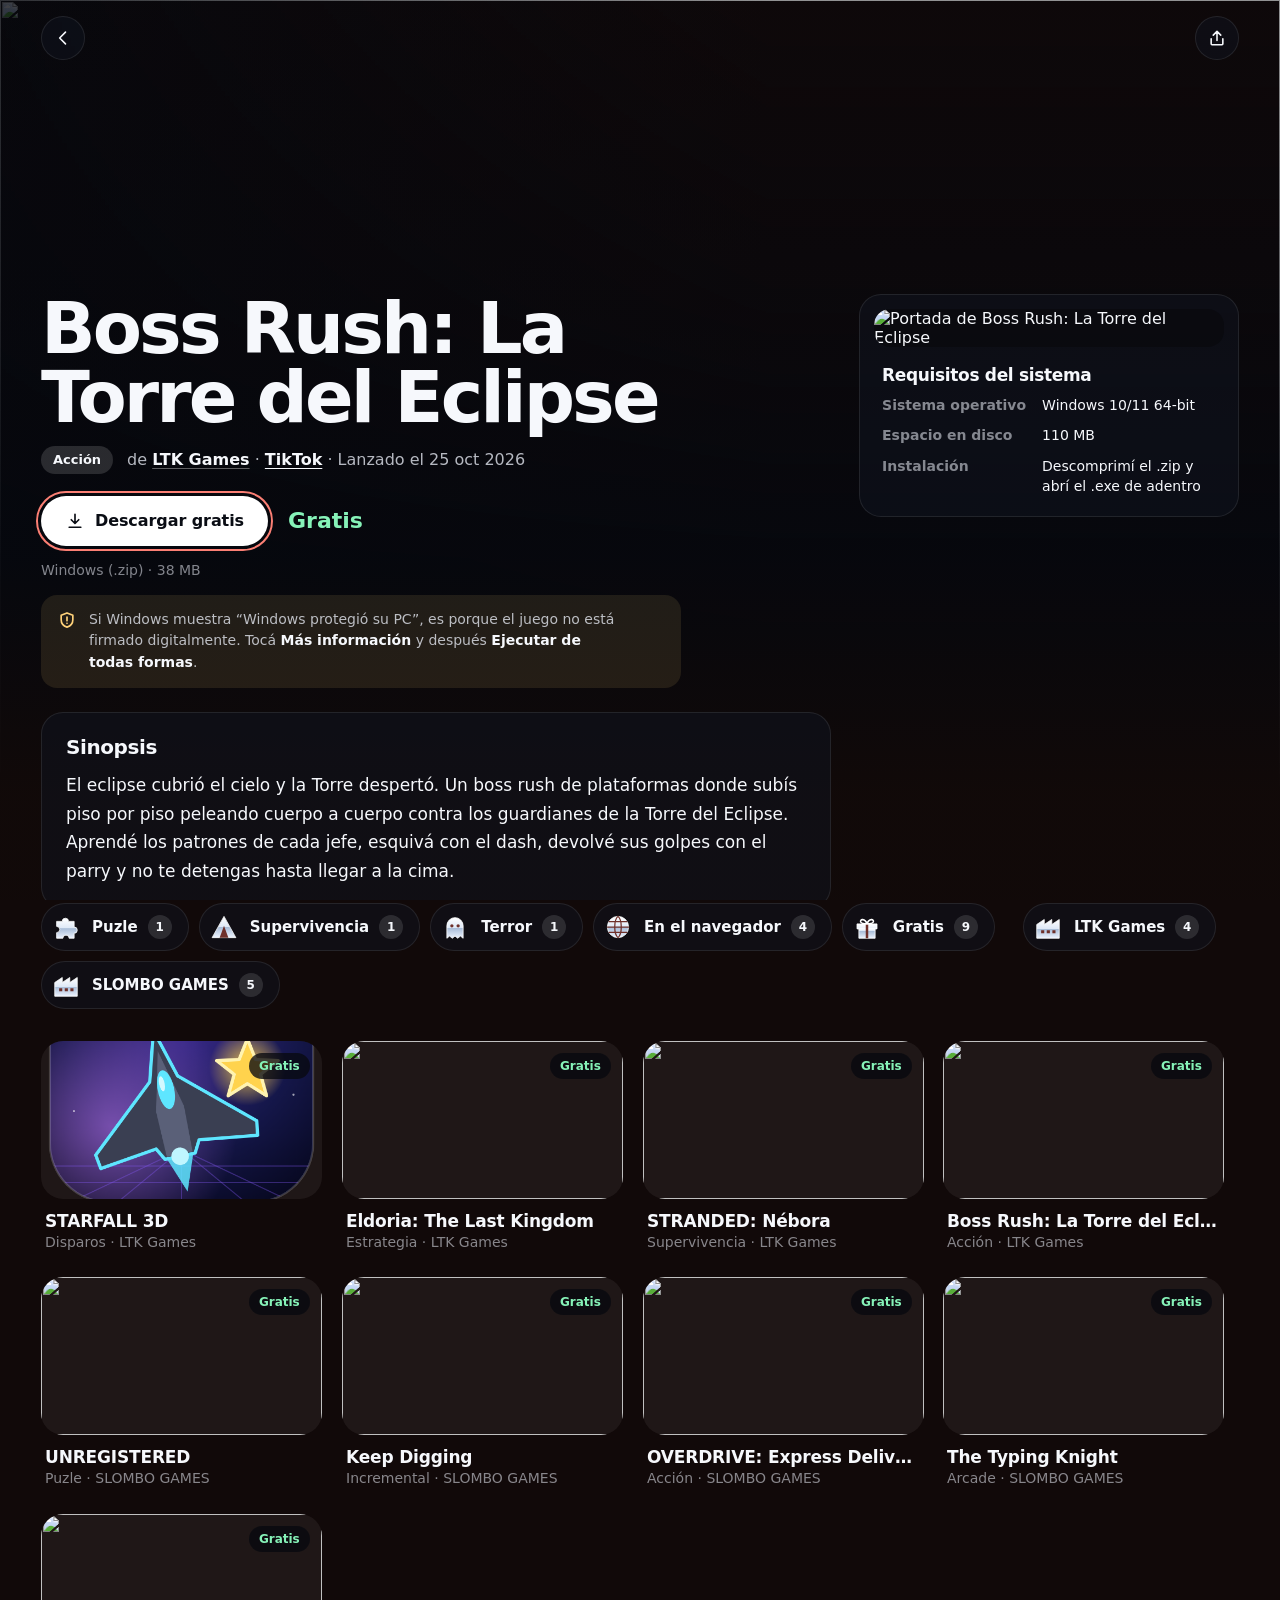
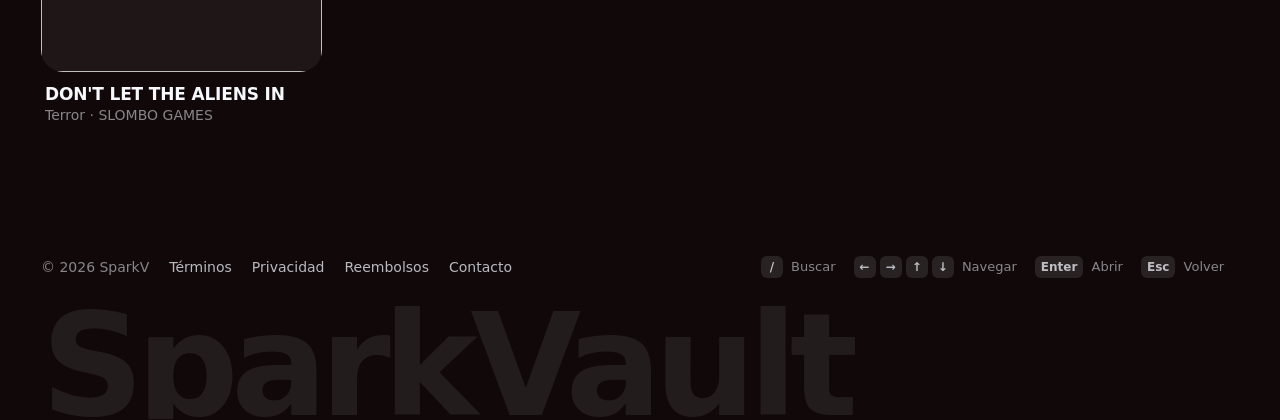
==== commit e9faef6a: "Replace the mailto Escribinos link with a contact form mailto does nothing on machines without a mai" ====
--- a/juego/bossrush-eclipse/index.html
+++ b/juego/bossrush-eclipse/index.html
@@ -216,6 +216,34 @@
     <p class="v-count" id="viewer-count"></p>
   </dialog>
 
+  <dialog class="contact glass" id="contact" aria-labelledby="contact-title">
+    <button class="round-btn c-close" id="contact-close" type="button" aria-label="Cerrar">
+      <svg viewBox="0 0 24 24" aria-hidden="true"><path d="M6 6l12 12M18 6L6 18"/></svg>
+    </button>
+    <form id="contact-form">
+      <h2 class="c-title" id="contact-title">Escribinos</h2>
+      <p class="c-lead">¿Querés publicar tu juego o tenés una consulta? Te respondemos por email.</p>
+      <label class="c-field">Nombre
+        <input name="name" autocomplete="name" maxlength="100" autofocus>
+      </label>
+      <label class="c-field">Tu email
+        <input name="email" type="email" autocomplete="email" required maxlength="200">
+      </label>
+      <label class="c-field">Mensaje
+        <textarea name="message" rows="5" required maxlength="5000" placeholder="Contanos de tu juego: nombre, género y un link si ya lo tenés."></textarea>
+      </label>
+      <!-- Honeypot: people never see it, spam bots fill it and FormSubmit drops the message. -->
+      <input class="sr-only" name="_honey" tabindex="-1" autocomplete="off" aria-hidden="true">
+      <p class="c-error" id="contact-error" role="alert" hidden></p>
+      <button class="btn btn-light" id="contact-send" type="submit">Enviar mensaje</button>
+    </form>
+    <div class="c-done" id="contact-done" hidden>
+      <h2 class="c-title" tabindex="-1">¡Mensaje enviado!</h2>
+      <p class="c-lead" id="contact-done-text"></p>
+      <button class="btn btn-glass" id="contact-ok" type="button">Listo</button>
+    </div>
+  </dialog>
+
   <div class="toast" id="toast" role="status" aria-live="polite"></div>
   <div class="sr-only" id="announcer" aria-live="polite"></div>
 
